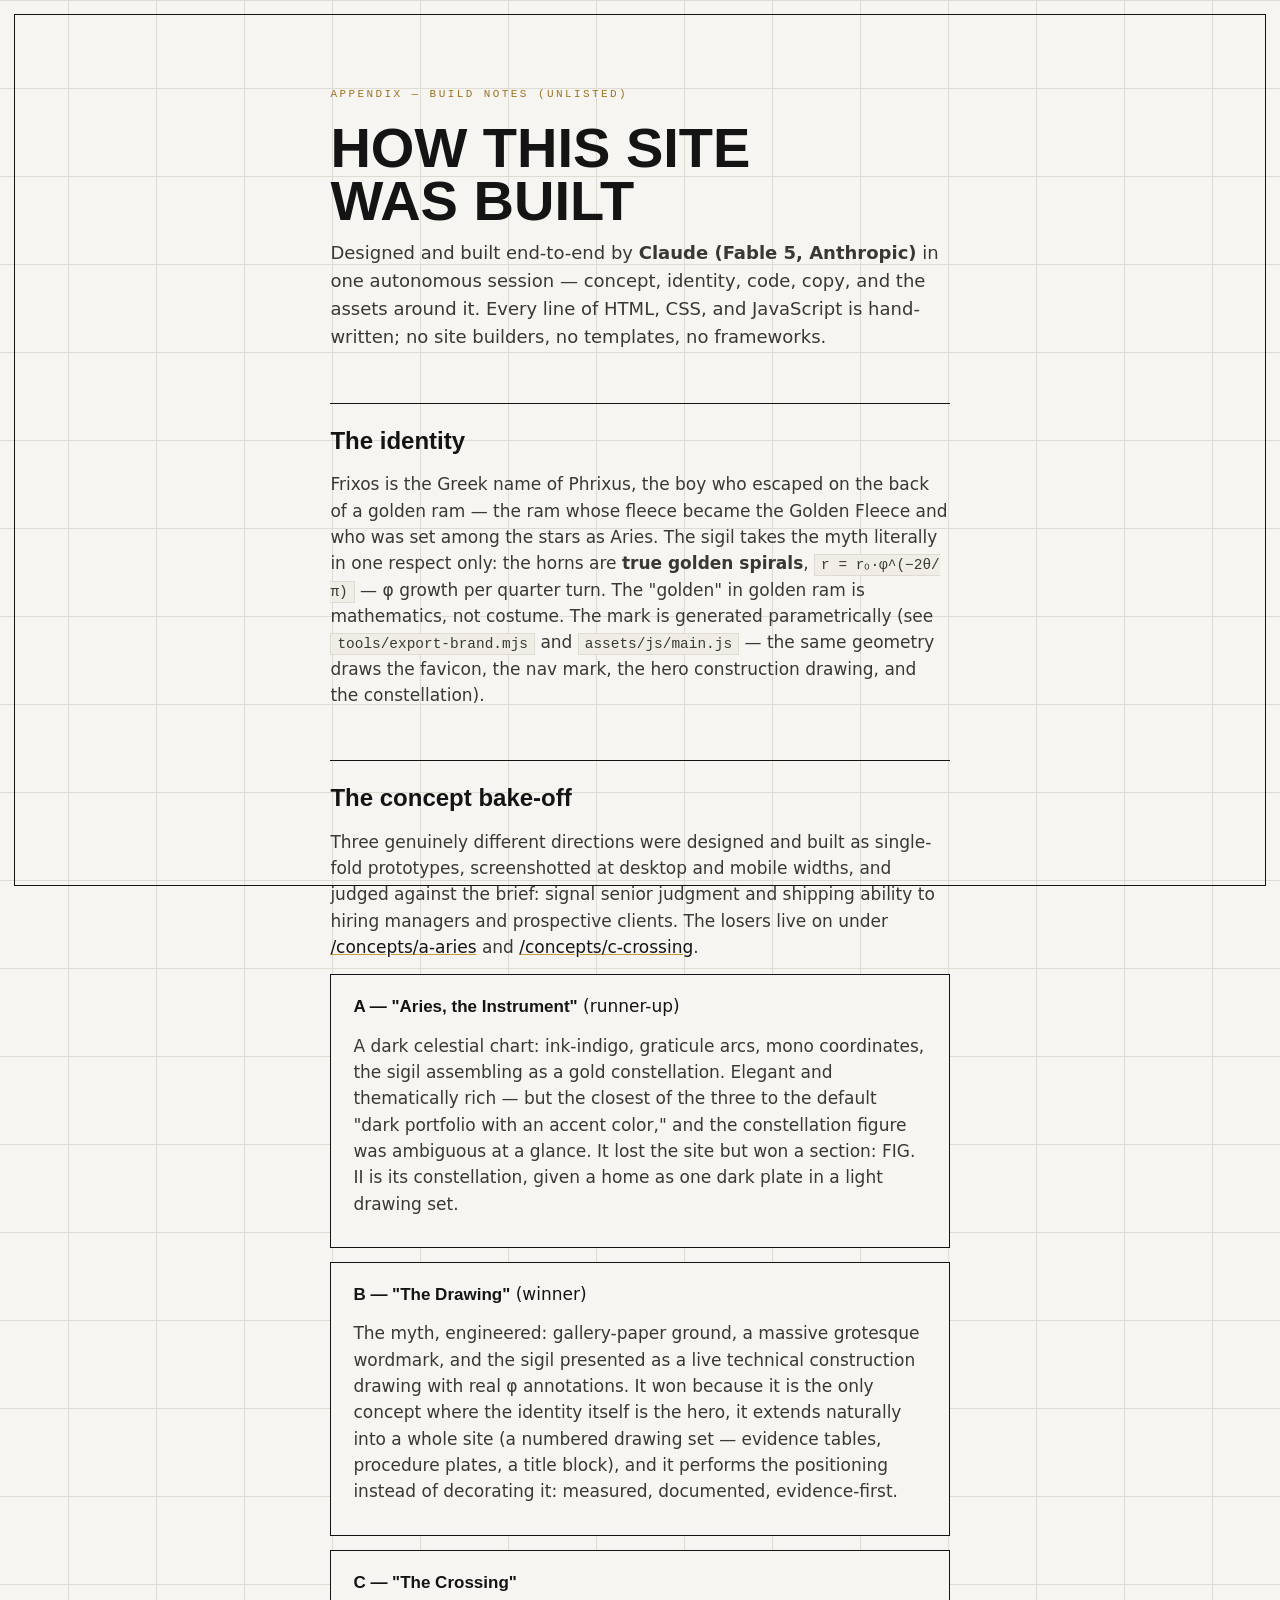
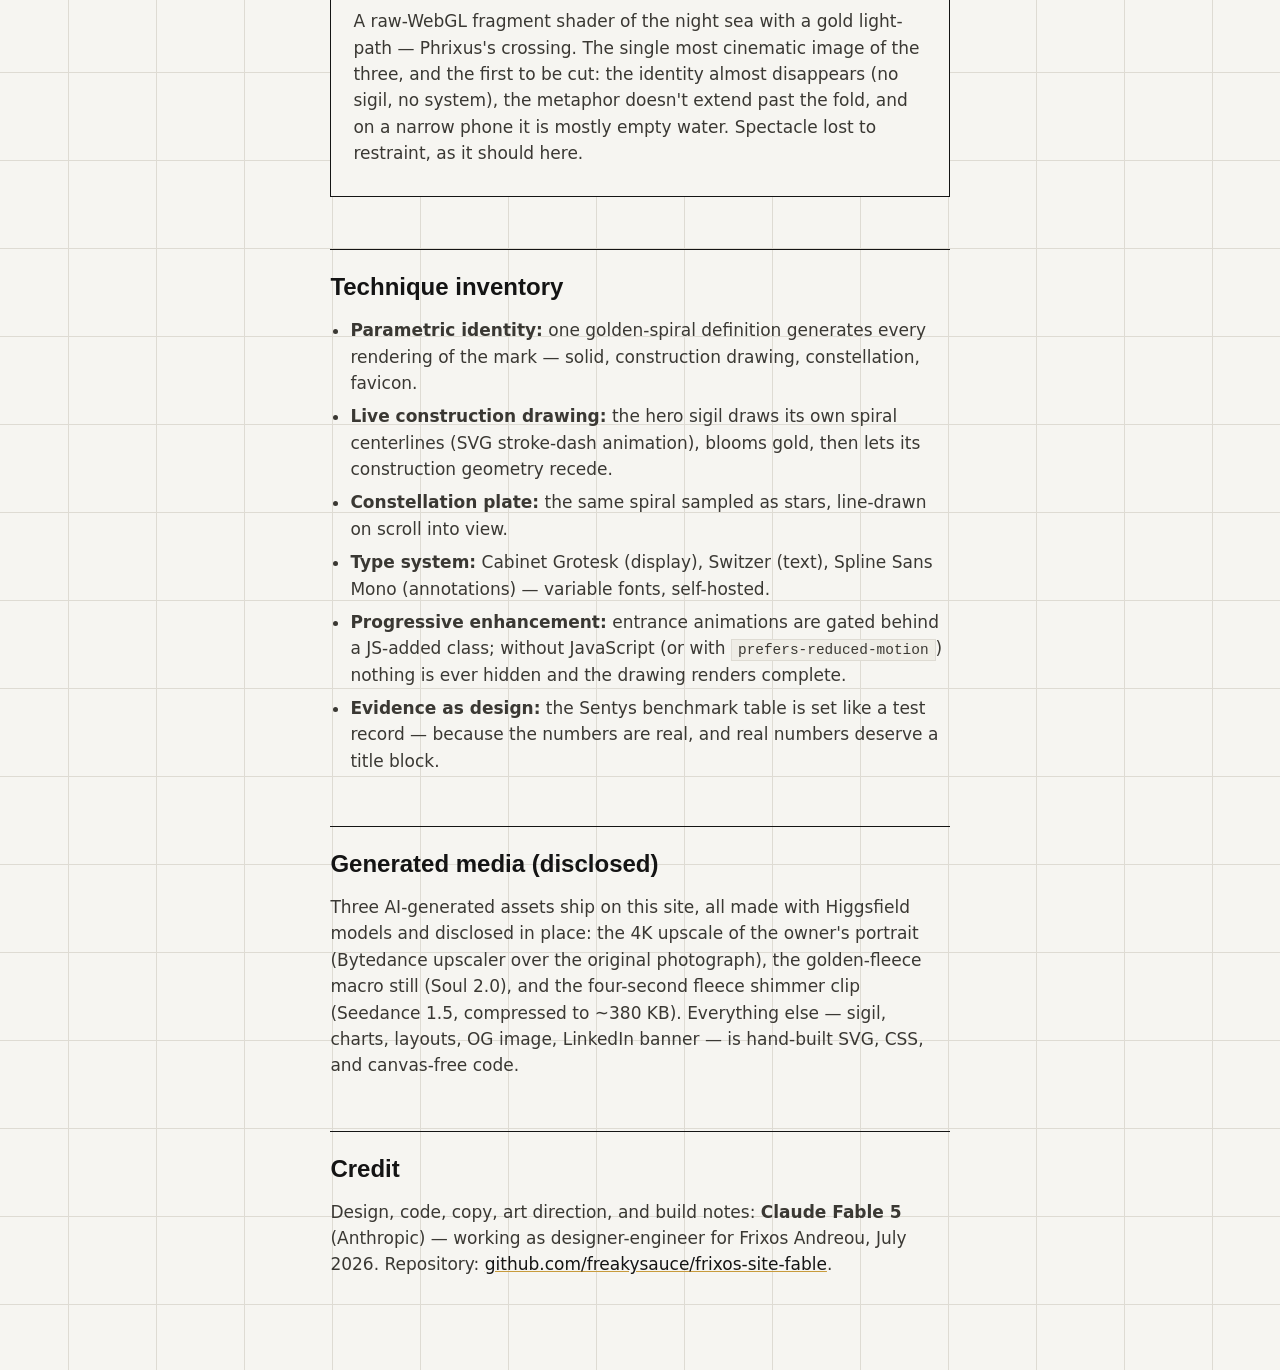
==== guide/index.html @ a0230d80 "Full site from winning concept + brand kit + iteration pass 1 Drawing-set site (5 plates), parametri" ====
<!doctype html>
<html lang="en">
<head>
<meta charset="utf-8">
<meta name="viewport" content="width=device-width, initial-scale=1">
<title>Build notes — frixos-site</title>
<meta name="description" content="How this site was designed and built.">
<meta name="robots" content="noindex">
<link rel="icon" href="../favicon.svg" type="image/svg+xml">
<link rel="stylesheet" href="../assets/css/main.css">
<script>document.documentElement.classList.add('js')</script>
<style>
  .doc{max-width:760px;margin:0 auto;padding:calc(60px + var(--frame)) var(--gutter) 80px}
  .doc h1{font-family:var(--disp);font-weight:800;text-transform:uppercase;font-size:clamp(34px,5vw,56px);line-height:.95;margin:18px 0 10px}
  .doc .lede{color:var(--ink-2);font-size:18px;max-width:56ch}
  .doc h2{font-family:var(--disp);font-weight:700;font-size:24px;margin:52px 0 12px;border-top:1px solid var(--ink);padding-top:18px}
  .doc h3{font-family:var(--disp);font-weight:700;font-size:18px;margin:26px 0 6px}
  .doc p{color:var(--ink-2);margin:12px 0;max-width:64ch}
  .doc .k{font-family:var(--mono);font-size:11px;letter-spacing:.22em;color:var(--gold-deep)}
  .doc ul{margin:12px 0 12px 20px;color:var(--ink-2)}
  .doc li{margin:7px 0}
  .doc code{font-family:var(--mono);font-size:.85em;background:var(--paper-2);padding:2px 6px;border:1px solid var(--hair)}
  .doc .loser{border:1px solid var(--ink);padding:18px 22px;margin:14px 0;background:var(--paper)}
  .doc .loser b{font-family:var(--disp)}
  .doc a{color:var(--ink);text-decoration-color:var(--gold)}
</style>
</head>
<body class="grid-paper">
<div class="sheet-frame" aria-hidden="true"></div>
<main class="doc">
  <p class="k">APPENDIX — BUILD NOTES (UNLISTED)</p>
  <h1>How this site<br>was built</h1>
  <p class="lede">Designed and built end-to-end by <b>Claude (Fable 5, Anthropic)</b> in one autonomous session — concept, identity, code, copy, and the assets around it. Every line of HTML, CSS, and JavaScript is hand-written; no site builders, no templates, no frameworks.</p>

  <h2>The identity</h2>
  <p>Frixos is the Greek name of Phrixus, the boy who escaped on the back of a golden ram — the ram whose fleece became the Golden Fleece and who was set among the stars as Aries. The sigil takes the myth literally in one respect only: the horns are <b>true golden spirals</b>, <code>r = r₀·φ^(−2θ/π)</code> — φ growth per quarter turn. The "golden" in golden ram is mathematics, not costume. The mark is generated parametrically (see <code>tools/export-brand.mjs</code> and <code>assets/js/main.js</code> — the same geometry draws the favicon, the nav mark, the hero construction drawing, and the constellation).</p>

  <h2>The concept bake-off</h2>
  <p>Three genuinely different directions were designed and built as single-fold prototypes, screenshotted at desktop and mobile widths, and judged against the brief: signal senior judgment and shipping ability to hiring managers and prospective clients. The losers live on under <a href="../concepts/a-aries/">/concepts/a-aries</a> and <a href="../concepts/c-crossing/">/concepts/c-crossing</a>.</p>
  <div class="loser">
    <b>A — "Aries, the Instrument"</b> (runner-up)
    <p>A dark celestial chart: ink-indigo, graticule arcs, mono coordinates, the sigil assembling as a gold constellation. Elegant and thematically rich — but the closest of the three to the default "dark portfolio with an accent color," and the constellation figure was ambiguous at a glance. It lost the site but won a section: FIG. II is its constellation, given a home as one dark plate in a light drawing set.</p>
  </div>
  <div class="loser">
    <b>B — "The Drawing"</b> (winner)
    <p>The myth, engineered: gallery-paper ground, a massive grotesque wordmark, and the sigil presented as a live technical construction drawing with real φ annotations. It won because it is the only concept where the identity itself is the hero, it extends naturally into a whole site (a numbered drawing set — evidence tables, procedure plates, a title block), and it performs the positioning instead of decorating it: measured, documented, evidence-first.</p>
  </div>
  <div class="loser">
    <b>C — "The Crossing"</b>
    <p>A raw-WebGL fragment shader of the night sea with a gold light-path — Phrixus's crossing. The single most cinematic image of the three, and the first to be cut: the identity almost disappears (no sigil, no system), the metaphor doesn't extend past the fold, and on a narrow phone it is mostly empty water. Spectacle lost to restraint, as it should here.</p>
  </div>

  <h2>Technique inventory</h2>
  <ul>
    <li><b>Parametric identity:</b> one golden-spiral definition generates every rendering of the mark — solid, construction drawing, constellation, favicon.</li>
    <li><b>Live construction drawing:</b> the hero sigil draws its own spiral centerlines (SVG stroke-dash animation), blooms gold, then lets its construction geometry recede.</li>
    <li><b>Constellation plate:</b> the same spiral sampled as stars, line-drawn on scroll into view.</li>
    <li><b>Type system:</b> Cabinet Grotesk (display), Switzer (text), Spline Sans Mono (annotations) — variable fonts, self-hosted.</li>
    <li><b>Progressive enhancement:</b> entrance animations are gated behind a JS-added class; without JavaScript (or with <code>prefers-reduced-motion</code>) nothing is ever hidden and the drawing renders complete.</li>
    <li><b>Evidence as design:</b> the Sentys benchmark table is set like a test record — because the numbers are real, and real numbers deserve a title block.</li>
  </ul>

  <h2>Generated media (disclosed)</h2>
  <p>Three AI-generated assets ship on this site, all made with Higgsfield models and disclosed in place: the 4K upscale of the owner's portrait (Bytedance upscaler over the original photograph), the golden-fleece macro still (Soul 2.0), and the four-second fleece shimmer clip (Seedance 1.5, compressed to ~380 KB). Everything else — sigil, charts, layouts, OG image, LinkedIn banner — is hand-built SVG, CSS, and canvas-free code.</p>

  <h2>Credit</h2>
  <p>Design, code, copy, art direction, and build notes: <b>Claude Fable 5</b> (Anthropic) — working as designer-engineer for Frixos Andreou, July 2026. Repository: <a href="https://github.com/freakysauce/frixos-site-fable" rel="noopener">github.com/freakysauce/frixos-site-fable</a>.</p>
</main>
</body>
</html>
---- assets/css/main.css ----
/* FRIXOS ANDREOU — drawing-set design system
   Paper/ink/gold. Cabinet Grotesk display, Switzer body, Spline Sans Mono data. */

@font-face{font-family:'Cabinet Grotesk';src:url('../fonts/CabinetGrotesk-Variable.woff2') format('woff2');font-weight:100 900;font-display:swap}
@font-face{font-family:'Switzer';src:url('../fonts/Switzer-Variable.woff2') format('woff2');font-weight:100 900;font-display:swap}
@font-face{font-family:'Spline Sans Mono';src:url('../fonts/SplineSansMono-Regular.woff2') format('woff2');font-weight:400;font-display:swap}
@font-face{font-family:'Spline Sans Mono';src:url('../fonts/SplineSansMono-Medium.woff2') format('woff2');font-weight:500;font-display:swap}

:root{
  --paper:#F6F5F1; --paper-2:#EFEDE6; --ink:#141414; --ink-2:#3A3833;
  --muted:#7C776C; --gold:#C89B3C; --gold-deep:#9A7422; --hair:#DEDBD3;
  --night:#0F1322; --night-2:#171D33; --starlight:#E8E4D8; --night-label:#8FA3C7;
  --mono:'Spline Sans Mono',ui-monospace,monospace;
  --disp:'Cabinet Grotesk',sans-serif;
  --body:'Switzer',system-ui,sans-serif;
  --frame:14px;
  --gutter:clamp(22px,5.5vw,96px);
}
*{margin:0;padding:0;box-sizing:border-box}
html{scroll-behavior:smooth}
@media (prefers-reduced-motion:reduce){html{scroll-behavior:auto}}
body{
  background:var(--paper);color:var(--ink);font-family:var(--body);
  font-size:17px;line-height:1.55;-webkit-font-smoothing:antialiased;
}
::selection{background:var(--gold);color:var(--ink)}
:focus-visible{outline:2px solid var(--gold-deep);outline-offset:3px}

/* drawing-sheet frame */
.sheet-frame{position:fixed;inset:var(--frame);border:1px solid var(--ink);pointer-events:none;z-index:60;mix-blend-mode:multiply}
@media (max-width:720px){:root{--frame:8px}}

/* drafting grid on paper */
.grid-paper{
  background-image:linear-gradient(var(--hair) 1px,transparent 1px),
                   linear-gradient(90deg,var(--hair) 1px,transparent 1px);
  background-size:88px 88px;background-position:center top;
}

/* ---------- nav ---------- */
.nav{
  position:fixed;top:var(--frame);left:var(--frame);right:var(--frame);z-index:50;
  display:flex;align-items:center;justify-content:space-between;
  padding:14px var(--gutter) 12px;
  background:color-mix(in srgb,var(--paper) 88%,transparent);
  backdrop-filter:blur(8px);border-bottom:1px solid var(--ink);
}
.nav .lockup{display:flex;align-items:center;gap:12px;text-decoration:none;color:var(--ink)}
.nav .lockup svg{width:30px;height:30px;flex:none}
.nav .lockup b{font-family:var(--disp);font-weight:800;font-size:15px;letter-spacing:.06em}
.nav .lockup span{font-family:var(--mono);font-size:10px;letter-spacing:.2em;color:var(--muted);display:block;margin-top:1px}
.nav ul{display:flex;gap:26px;list-style:none}
.nav ul a{font-family:var(--mono);font-size:12px;letter-spacing:.14em;text-decoration:none;color:var(--ink-2);padding:4px 2px;border-bottom:1px solid transparent}
.nav ul a:hover,.nav ul a:focus-visible{color:var(--ink);border-bottom-color:var(--gold)}
.nav ul a[aria-current="true"]{color:var(--ink);border-bottom-color:var(--ink)}
@media (max-width:880px){.nav ul{display:none}}

/* ---------- plates (sections) ---------- */
.plate{position:relative;padding:clamp(72px,11vh,120px) var(--gutter)}
.plate-head{display:flex;align-items:baseline;gap:18px;border-top:1px solid var(--ink);padding-top:14px;margin-bottom:clamp(36px,6vh,64px)}
.plate-head .fig{font-family:var(--mono);font-size:12px;letter-spacing:.22em;color:var(--gold-deep);white-space:nowrap}
.plate-head h2{font-family:var(--disp);font-weight:800;text-transform:uppercase;font-size:clamp(24px,3.4vw,40px);letter-spacing:.01em;line-height:1}
.plate-head .rule{flex:1;height:1px;background:var(--hair);align-self:center}
.plate-head .sheetno{font-family:var(--mono);font-size:11px;letter-spacing:.18em;color:var(--muted);white-space:nowrap}
@media (max-width:720px){.plate-head{flex-wrap:wrap;gap:10px}.plate-head .sheetno{display:none}}

/* ---------- hero ---------- */
.hero{min-height:100svh;display:grid;grid-template-columns:minmax(0,1.12fr) minmax(0,.88fr);align-items:center;
  padding:calc(70px + var(--frame)) var(--gutter) 40px;gap:clamp(16px,3vw,56px)}
.hero-eyebrow{font-family:var(--mono);font-size:clamp(10.5px,1.3vw,12.5px);letter-spacing:.18em;color:var(--ink);display:flex;gap:12px;align-items:center;flex-wrap:wrap}
.hero-eyebrow .dot{width:9px;height:9px;background:var(--gold);flex:none}
.hero h1{font-family:var(--disp);font-weight:800;text-transform:uppercase;
  font-size:clamp(54px,9.2vw,148px);line-height:.9;letter-spacing:-.015em;margin:20px 0 24px}
.hero h1 span{display:block}
.hero h1 .outline{color:transparent;-webkit-text-stroke:1.5px var(--ink)}
@supports not (-webkit-text-stroke:1px black){.hero h1 .outline{color:var(--ink);opacity:.35}}
.hero .tagline{font-family:var(--mono);font-size:clamp(11px,1.15vw,14px);letter-spacing:.28em;text-transform:uppercase;
  border-top:1px solid var(--ink);border-bottom:1px solid var(--ink);padding:11px 2px;display:inline-block}
.hero .pos{margin-top:26px;font-size:clamp(16px,1.5vw,19px);line-height:1.6;max-width:42ch;color:var(--ink-2)}
.hero .myth-line{margin-top:12px;font-size:14.5px;font-style:italic;color:var(--muted)}
.hero .cta-row{margin-top:36px;display:flex;gap:20px;flex-wrap:wrap;align-items:center}
.btn{font-family:var(--disp);font-weight:700;font-size:15.5px;letter-spacing:.04em;text-decoration:none;
  padding:15px 32px;background:var(--ink);color:var(--paper);transition:background .2s,color .2s;border:1px solid var(--ink)}
.btn:hover,.btn:focus-visible{background:var(--gold);border-color:var(--gold);color:var(--ink)}
.link-plain{font-family:var(--mono);font-size:13px;letter-spacing:.1em;color:var(--ink);text-decoration:underline;text-underline-offset:5px;text-decoration-color:var(--gold)}
.link-plain:hover,.link-plain:focus-visible{text-decoration-thickness:2px}
.hero-draw{position:relative;height:min(74vh,660px)}
.hero-draw svg{width:100%;height:100%;overflow:visible}
.hero-draw .note{font-family:var(--mono);font-size:11px;fill:var(--muted);letter-spacing:.08em}
.titleblock{position:absolute;bottom:0;right:0;border:1px solid var(--ink);font-family:var(--mono);
  font-size:10.5px;letter-spacing:.13em;background:var(--paper)}
.titleblock div{padding:6px 12px;border-bottom:1px solid var(--ink)}
.titleblock div:last-child{border-bottom:0}
.titleblock b{font-weight:500;color:var(--gold-deep)}
@media (max-width:900px){
  .hero{grid-template-columns:1fr;grid-template-rows:auto auto;align-content:center;row-gap:8px;padding-top:calc(84px + var(--frame))}
  .hero-draw{order:-1;height:min(34svh,300px)}
  .titleblock{display:none}
  .hero h1{font-size:clamp(50px,13.5vw,84px)}
  .hero .cta-row{margin-top:28px}
}

/* ---------- proof / evidence ---------- */
.case{display:grid;grid-template-columns:minmax(0,.9fr) minmax(0,1.1fr);gap:clamp(28px,4.5vw,72px);align-items:start}
.case-title{font-family:var(--disp);font-weight:800;font-size:clamp(34px,4.2vw,54px);line-height:1;letter-spacing:-.01em}
.case-title a{color:inherit;text-decoration:none;border-bottom:3px solid var(--gold)}
.case-title a:hover,.case-title a:focus-visible{border-bottom-color:var(--ink)}
.case-kicker{font-family:var(--mono);font-size:11.5px;letter-spacing:.2em;color:var(--gold-deep);margin-bottom:14px}
.case-desc{margin-top:18px;color:var(--ink-2);max-width:52ch}
.case-desc b{color:var(--ink);font-weight:600}
.case-quote{margin-top:22px;padding-left:18px;border-left:2px solid var(--gold);font-style:italic;color:var(--ink-2);max-width:46ch}
.case-meta{margin-top:22px;font-family:var(--mono);font-size:12px;letter-spacing:.08em;color:var(--muted);line-height:2}
.evidence{border:1px solid var(--ink);background:var(--paper)}
.evidence caption{font-family:var(--mono);font-size:11px;letter-spacing:.2em;text-align:left;
  padding:10px 16px;border:1px solid var(--ink);border-bottom:0;background:var(--ink);color:var(--paper)}
.evidence table{width:100%;border-collapse:collapse;table-layout:fixed}
.evidence th:nth-child(1){width:32%}.evidence th:nth-child(2){width:46%}.evidence th:nth-child(3){width:22%}
.evidence th{font-family:var(--mono);font-weight:500;font-size:10.5px;letter-spacing:.16em;text-align:left;color:var(--muted);
  padding:12px 16px;border-bottom:1px solid var(--ink)}
.evidence td{padding:13px 16px;border-bottom:1px solid var(--hair);vertical-align:top}
.evidence tr:last-child td{border-bottom:0}
.evidence .ds{font-weight:600;font-size:15px}
.evidence .ds small{display:block;font-weight:400;font-family:var(--mono);font-size:10.5px;letter-spacing:.1em;color:var(--muted);margin-top:3px}
.evidence .num{font-family:var(--mono);font-size:13.5px;line-height:1.7}
.evidence .num b{font-weight:500;color:var(--gold-deep)}
.evidence-foot{font-size:13.5px;color:var(--muted);padding:14px 16px;border-top:1px solid var(--ink);line-height:1.6}
.evidence-foot b{color:var(--ink-2);font-weight:500}
.proof-cards{display:grid;grid-template-columns:1fr 1fr;gap:clamp(18px,2.5vw,32px);margin-top:clamp(40px,6vh,64px)}
.pcard{border:1px solid var(--ink);padding:24px 26px;background:var(--paper)}
.pcard .k{font-family:var(--mono);font-size:10.5px;letter-spacing:.2em;color:var(--gold-deep)}
.pcard h3{font-family:var(--disp);font-weight:700;font-size:21px;margin:10px 0 8px}
.pcard p{font-size:15px;color:var(--ink-2)}
@media (max-width:900px){.case{grid-template-columns:minmax(0,1fr)}.proof-cards{grid-template-columns:minmax(0,1fr)}}
@media (max-width:720px){
  .evidence-scroll{overflow-x:auto;margin:0 calc(-1*var(--gutter));padding:0 var(--gutter)}
  .evidence{min-width:560px}
}

/* ---------- myth plate (dark) ---------- */
.plate-night{background:var(--night);color:var(--starlight)}
.plate-night .plate-head{border-top-color:var(--starlight)}
.plate-night .plate-head h2{color:var(--starlight)}
.plate-night .plate-head .fig{color:var(--gold)}
.plate-night .plate-head .rule{background:#2A3654}
.plate-night .plate-head .sheetno{color:var(--night-label)}
.myth{display:grid;grid-template-columns:minmax(0,1fr) minmax(0,1fr);gap:clamp(28px,5vw,80px);align-items:center}
.myth-story h3{font-family:var(--disp);font-weight:700;font-size:clamp(26px,3.2vw,40px);line-height:1.15;letter-spacing:0;max-width:18ch}
.myth-story h3 em{font-style:italic;color:var(--gold)}
.myth-story p{margin-top:20px;color:#B9BFCF;max-width:50ch;font-weight:300}
.myth-story p b{color:var(--starlight);font-weight:500}
.myth-story .gr{font-family:var(--mono);font-size:12px;letter-spacing:.3em;color:var(--night-label);margin-bottom:16px}
.myth-chart{position:relative}
.myth-chart svg{width:100%;height:auto;overflow:visible}
.myth-chart .cap{margin-top:10px;text-align:center;font-family:var(--mono);font-size:11px;letter-spacing:.22em;color:var(--night-label)}
.specimen{margin-top:clamp(40px,7vh,72px);display:grid;grid-template-columns:minmax(0,1fr) minmax(0,1fr);gap:clamp(28px,5vw,80px);align-items:center}
.specimen-media{position:relative;border:1px solid #2A3654;background:#000}
.specimen-media video,.specimen-media img{display:block;width:100%;height:auto}
.specimen-media .tag{position:absolute;top:0;left:0;font-family:var(--mono);font-size:10px;letter-spacing:.2em;
  background:var(--night);color:var(--gold);padding:6px 10px;border-right:1px solid #2A3654;border-bottom:1px solid #2A3654}
.specimen-note{font-size:15px;color:#B9BFCF;font-weight:300;max-width:44ch}
.specimen-note .k{font-family:var(--mono);font-size:11px;letter-spacing:.22em;color:var(--gold);display:block;margin-bottom:12px}
@media (max-width:900px){.myth,.specimen{grid-template-columns:minmax(0,1fr)}}

/* ---------- method ---------- */
.method-intro{max-width:56ch;color:var(--ink-2);margin-bottom:clamp(36px,6vh,60px);font-size:clamp(16px,1.5vw,19px)}
.steps{counter-reset:step;border-top:1px solid var(--ink)}
.step{display:grid;grid-template-columns:110px minmax(0,340px) minmax(0,1fr);gap:clamp(14px,3vw,48px);
  padding:26px 0;border-bottom:1px solid var(--hair);align-items:baseline}
.step:last-child{border-bottom:1px solid var(--ink)}
.step .no{font-family:var(--mono);font-size:13px;letter-spacing:.18em;color:var(--gold-deep)}
.step h3{font-family:var(--disp);font-weight:700;font-size:clamp(19px,2vw,24px);letter-spacing:.01em}
.step p{color:var(--ink-2);font-size:15.5px;max-width:56ch}
@media (max-width:820px){.step{grid-template-columns:64px 1fr;grid-template-rows:auto auto}.step p{grid-column:2}}

/* ---------- record ---------- */
.record{display:grid;grid-template-columns:1fr 1fr;gap:clamp(28px,4.5vw,72px)}
.rcol .rhead{font-family:var(--mono);font-size:11.5px;letter-spacing:.22em;color:var(--gold-deep);
  border-bottom:1px solid var(--ink);padding-bottom:10px;margin-bottom:6px}
.rrow{display:grid;grid-template-columns:minmax(0,1fr) auto;gap:16px;padding:18px 0;border-bottom:1px solid var(--hair);align-items:baseline}
.rrow h3{font-family:var(--disp);font-weight:700;font-size:19px}
.rrow p{font-size:14.5px;color:var(--ink-2);margin-top:4px}
.rrow .when{font-family:var(--mono);font-size:12px;letter-spacing:.12em;color:var(--muted);white-space:nowrap}
.rrow .when b{color:var(--gold-deep);font-weight:500}
.strengths{margin-top:clamp(36px,6vh,56px);border:1px solid var(--ink);padding:22px 26px;display:flex;gap:22px;align-items:baseline;flex-wrap:wrap;background:var(--paper-2)}
.strengths .k{font-family:var(--mono);font-size:11px;letter-spacing:.22em;color:var(--gold-deep);white-space:nowrap}
.strengths p{font-size:15.5px;color:var(--ink-2);max-width:70ch}
@media (max-width:820px){.record{grid-template-columns:minmax(0,1fr)}}

/* ---------- contact ---------- */
.contact{display:grid;grid-template-columns:minmax(0,.8fr) minmax(0,1.2fr);gap:clamp(28px,5vw,80px);align-items:center}
.portrait{position:relative;max-width:380px}
.portrait img{display:block;width:100%;height:auto;filter:grayscale(1) contrast(1.02);border:1px solid var(--ink)}
.portrait .pcap{font-family:var(--mono);font-size:10.5px;letter-spacing:.18em;color:var(--muted);margin-top:10px;display:flex;justify-content:space-between}
.contact-copy h3{font-family:var(--disp);font-weight:800;font-size:clamp(30px,4vw,52px);line-height:1.05;letter-spacing:-.01em;max-width:16ch}
.contact-copy h3 em{font-style:normal;color:var(--gold-deep)}
.contact-copy .sub{margin-top:18px;color:var(--ink-2);max-width:46ch}
.contact-copy .cta-row{margin-top:32px;display:flex;gap:20px;align-items:center;flex-wrap:wrap}
.contact-copy .loc{margin-top:26px;font-family:var(--mono);font-size:12px;letter-spacing:.16em;color:var(--muted)}
@media (max-width:820px){.contact{grid-template-columns:minmax(0,1fr)}.portrait{max-width:300px}}

/* ---------- footer ---------- */
footer{border-top:1px solid var(--ink);padding:26px var(--gutter) calc(26px + var(--frame));
  display:flex;justify-content:space-between;gap:18px;flex-wrap:wrap;align-items:center}
footer .fm{font-family:var(--mono);font-size:11px;letter-spacing:.16em;color:var(--muted)}
footer .fm a{color:inherit}
footer svg{width:22px;height:22px;opacity:.9}

/* ---------- reveals (JS-gated: content never hides without JS) ---------- */
@media (prefers-reduced-motion:no-preference){
  .js .reveal{opacity:0;transform:translateY(18px);transition:opacity .7s cubic-bezier(.2,.6,.2,1),transform .7s cubic-bezier(.2,.6,.2,1)}
  .js .reveal.in{opacity:1;transform:none}
  .js .reveal-d1{transition-delay:.08s}.js .reveal-d2{transition-delay:.16s}.js .reveal-d3{transition-delay:.24s}
}
/* deterministic screenshot mode (?snap): final state, no motion */
.snap *{transition:none !important;animation:none !important}
.snap .reveal{opacity:1 !important;transform:none !important}

/* small-screen typography discipline */
@media (max-width:480px){
  .hero .tagline{letter-spacing:.16em;font-size:10.5px}
  .hero-eyebrow{letter-spacing:.14em}
  .hero-draw .note{display:none}
  .nav .lockup span span{display:none}
}
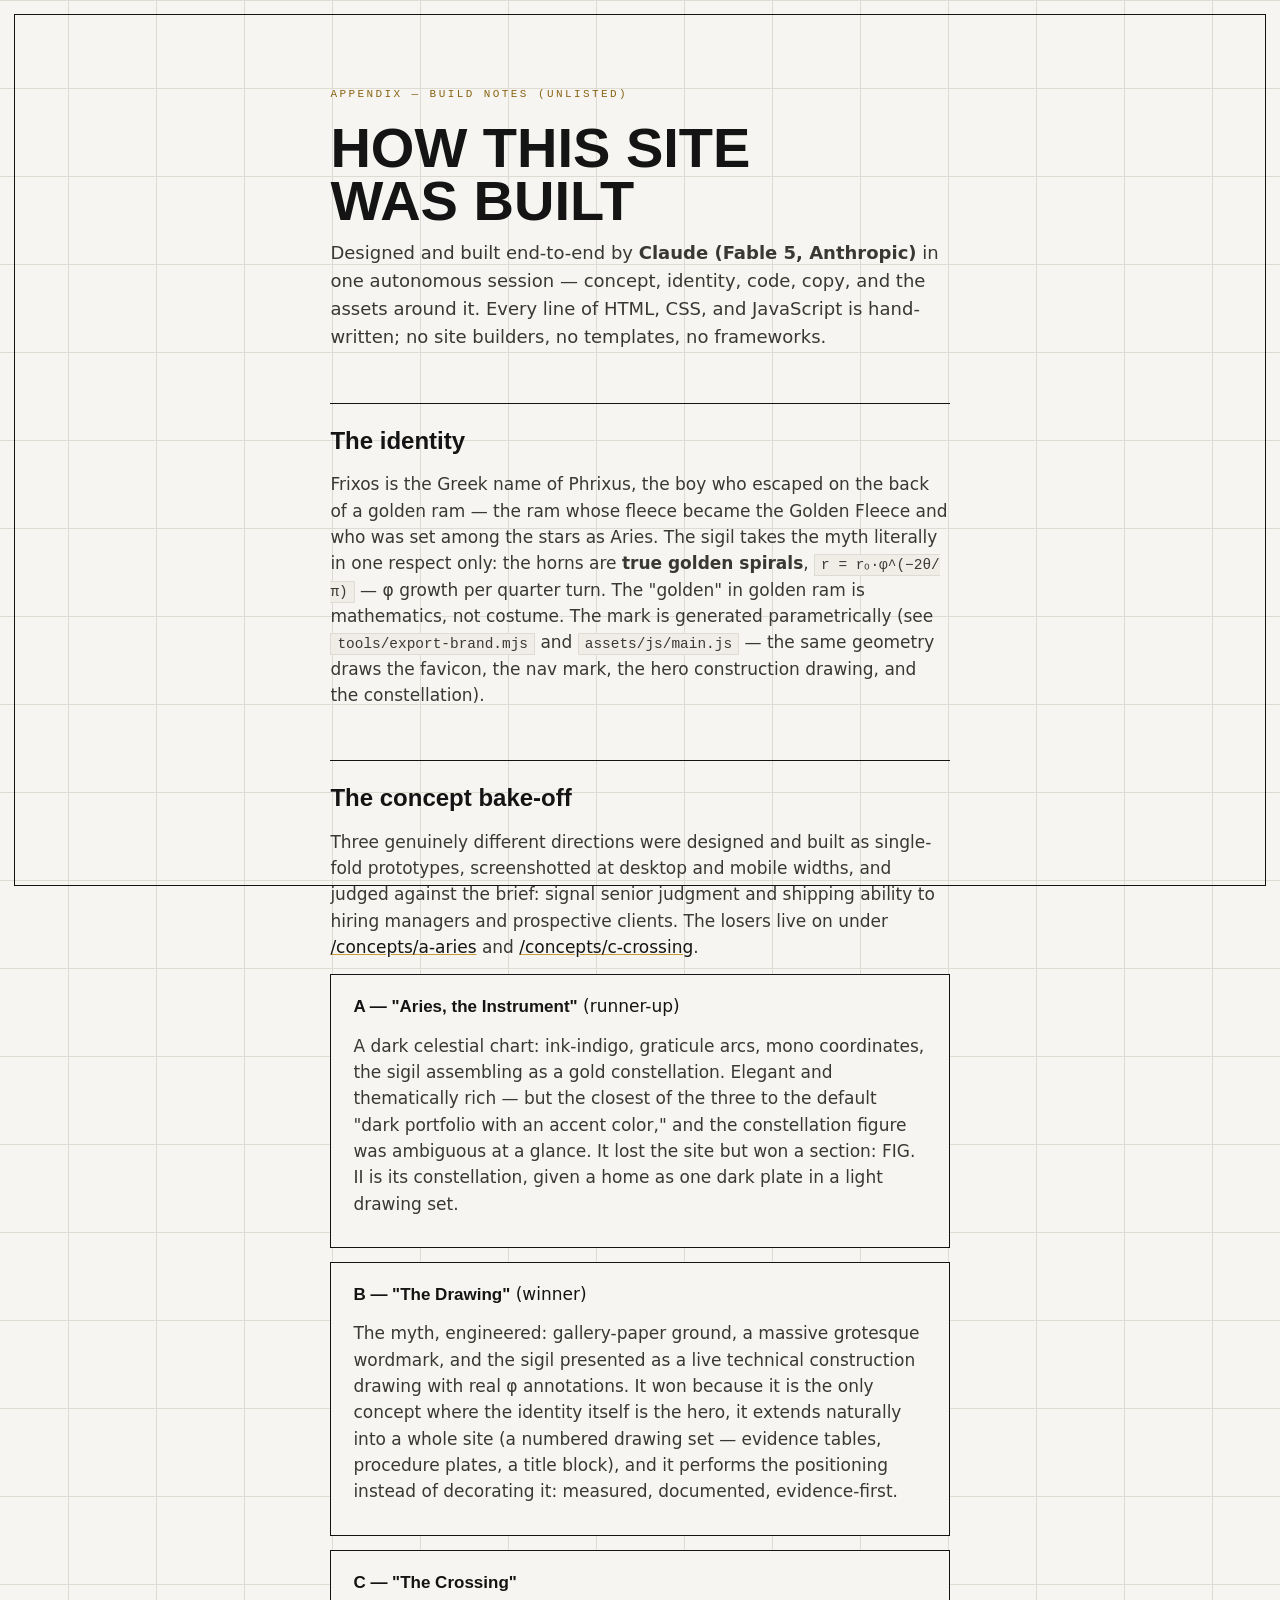
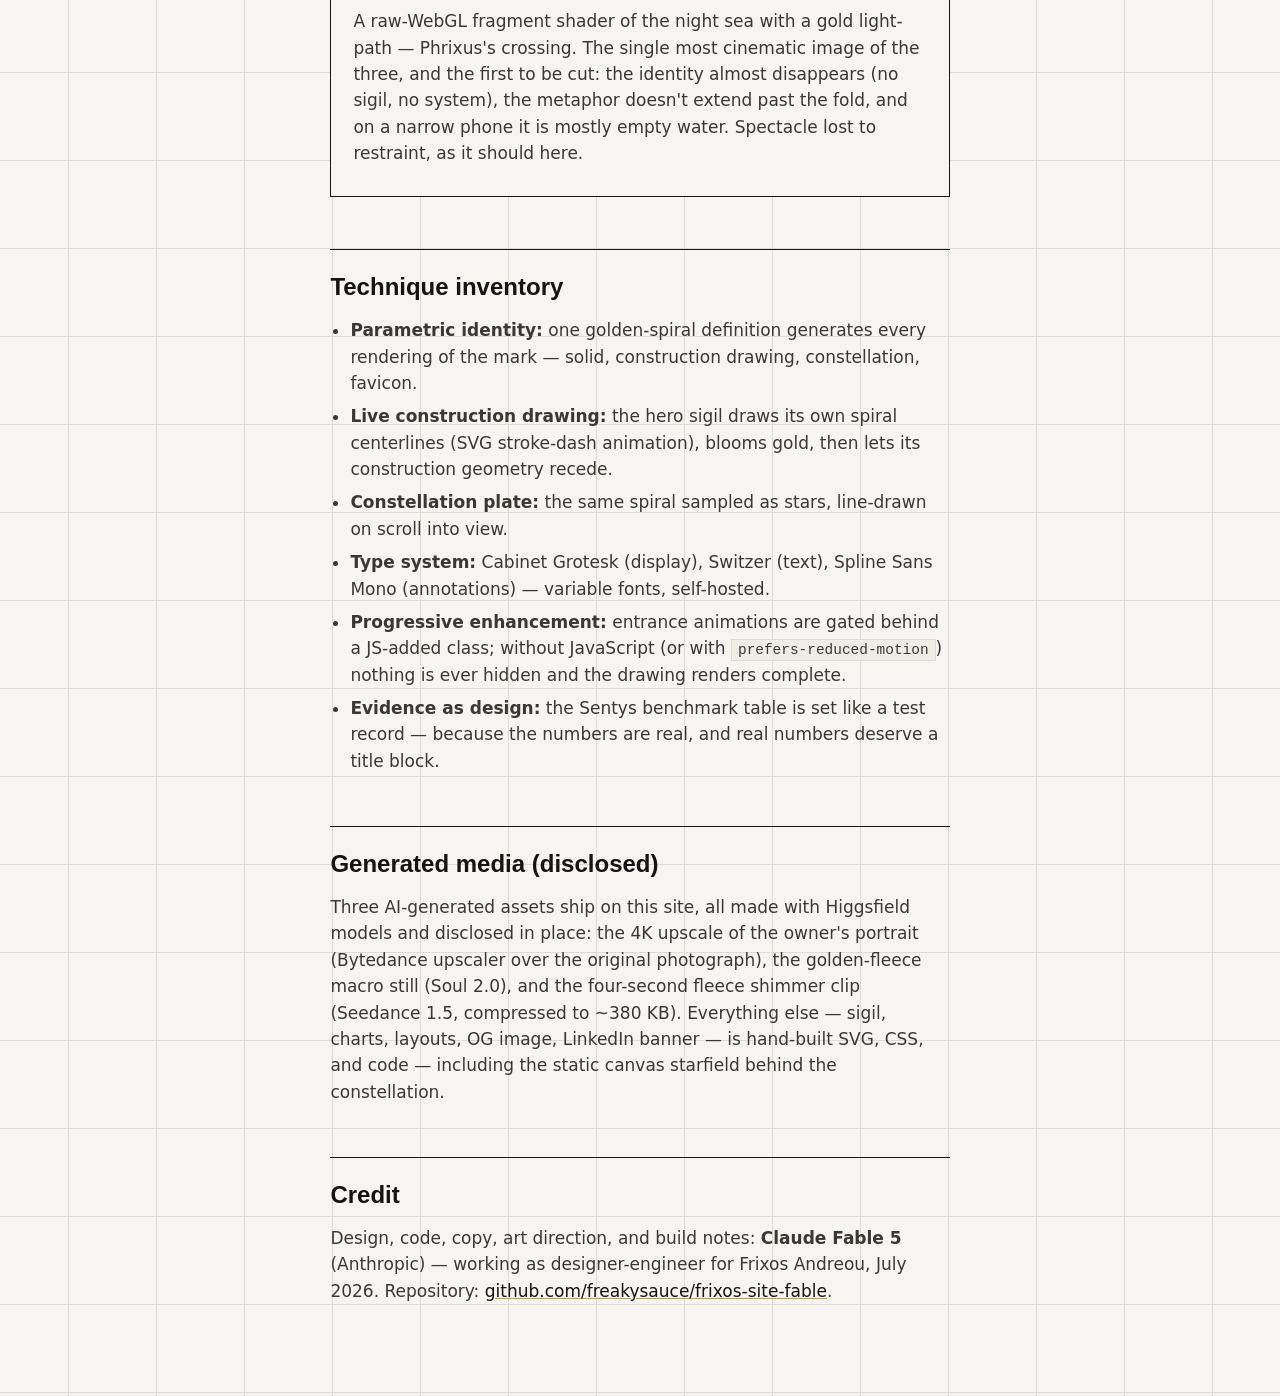
==== commit 20676b38: "Iteration pass 2: AA contrast for gold labels, banner re-render, starfield plate, scroll-margin anch" ====
--- a/guide/index.html
+++ b/guide/index.html
@@ -61,7 +61,7 @@
   </ul>
 
   <h2>Generated media (disclosed)</h2>
-  <p>Three AI-generated assets ship on this site, all made with Higgsfield models and disclosed in place: the 4K upscale of the owner's portrait (Bytedance upscaler over the original photograph), the golden-fleece macro still (Soul 2.0), and the four-second fleece shimmer clip (Seedance 1.5, compressed to ~380 KB). Everything else — sigil, charts, layouts, OG image, LinkedIn banner — is hand-built SVG, CSS, and canvas-free code.</p>
+  <p>Three AI-generated assets ship on this site, all made with Higgsfield models and disclosed in place: the 4K upscale of the owner's portrait (Bytedance upscaler over the original photograph), the golden-fleece macro still (Soul 2.0), and the four-second fleece shimmer clip (Seedance 1.5, compressed to ~380 KB). Everything else — sigil, charts, layouts, OG image, LinkedIn banner — is hand-built SVG, CSS, and code — including the static canvas starfield behind the constellation.</p>
 
   <h2>Credit</h2>
   <p>Design, code, copy, art direction, and build notes: <b>Claude Fable 5</b> (Anthropic) — working as designer-engineer for Frixos Andreou, July 2026. Repository: <a href="https://github.com/freakysauce/frixos-site-fable" rel="noopener">github.com/freakysauce/frixos-site-fable</a>.</p>
--- a/assets/css/main.css
+++ b/assets/css/main.css
@@ -8,7 +8,7 @@
 
 :root{
   --paper:#F6F5F1; --paper-2:#EFEDE6; --ink:#141414; --ink-2:#3A3833;
-  --muted:#7C776C; --gold:#C89B3C; --gold-deep:#9A7422; --hair:#DEDBD3;
+  --muted:#7C776C; --gold:#C89B3C; --gold-deep:#8A6414; --hair:#DEDBD3;
   --night:#0F1322; --night-2:#171D33; --starlight:#E8E4D8; --night-label:#8FA3C7;
   --mono:'Spline Sans Mono',ui-monospace,monospace;
   --disp:'Cabinet Grotesk',sans-serif;
@@ -17,6 +17,7 @@
   --gutter:clamp(22px,5.5vw,96px);
 }
 *{margin:0;padding:0;box-sizing:border-box}
+section[id]{scroll-margin-top:84px}
 html{scroll-behavior:smooth}
 @media (prefers-reduced-motion:reduce){html{scroll-behavior:auto}}
 body{
@@ -126,7 +127,8 @@
 .evidence-foot{font-size:13.5px;color:var(--muted);padding:14px 16px;border-top:1px solid var(--ink);line-height:1.6}
 .evidence-foot b{color:var(--ink-2);font-weight:500}
 .proof-cards{display:grid;grid-template-columns:1fr 1fr;gap:clamp(18px,2.5vw,32px);margin-top:clamp(40px,6vh,64px)}
-.pcard{border:1px solid var(--ink);padding:24px 26px;background:var(--paper)}
+.pcard{border:1px solid var(--ink);padding:24px 26px;background:var(--paper);transition:box-shadow .25s}
+.pcard:hover{box-shadow:4px 4px 0 var(--gold)}
 .pcard .k{font-family:var(--mono);font-size:10.5px;letter-spacing:.2em;color:var(--gold-deep)}
 .pcard h3{font-family:var(--disp);font-weight:700;font-size:21px;margin:10px 0 8px}
 .pcard p{font-size:15px;color:var(--ink-2)}
@@ -137,7 +139,10 @@
 }
 
 /* ---------- myth plate (dark) ---------- */
-.plate-night{background:var(--night);color:var(--starlight)}
+.plate-night{background:var(--night);color:var(--starlight);overflow:hidden}
+.plate-night>.stars{position:absolute;inset:0;pointer-events:none}
+.plate-night>*{position:relative}
+.plate-night>.stars{position:absolute}
 .plate-night .plate-head{border-top-color:var(--starlight)}
 .plate-night .plate-head h2{color:var(--starlight)}
 .plate-night .plate-head .fig{color:var(--gold)}
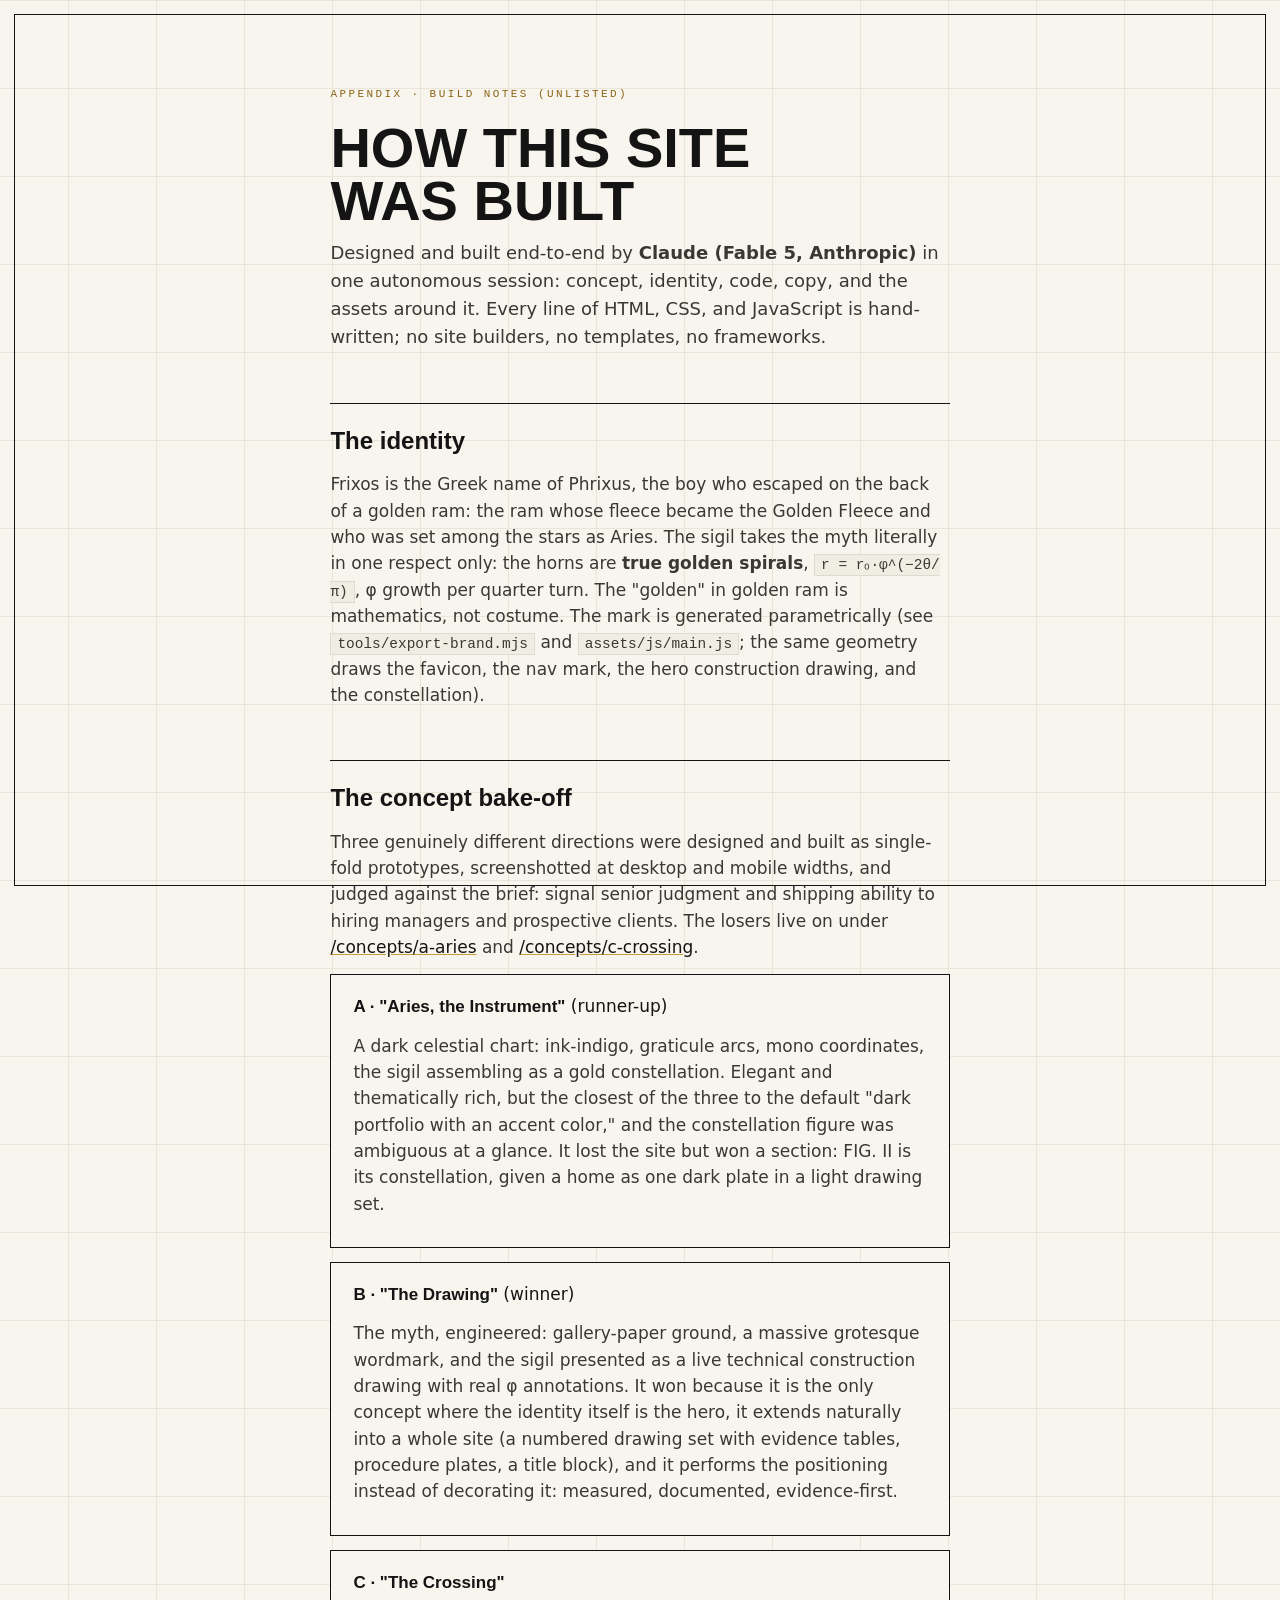
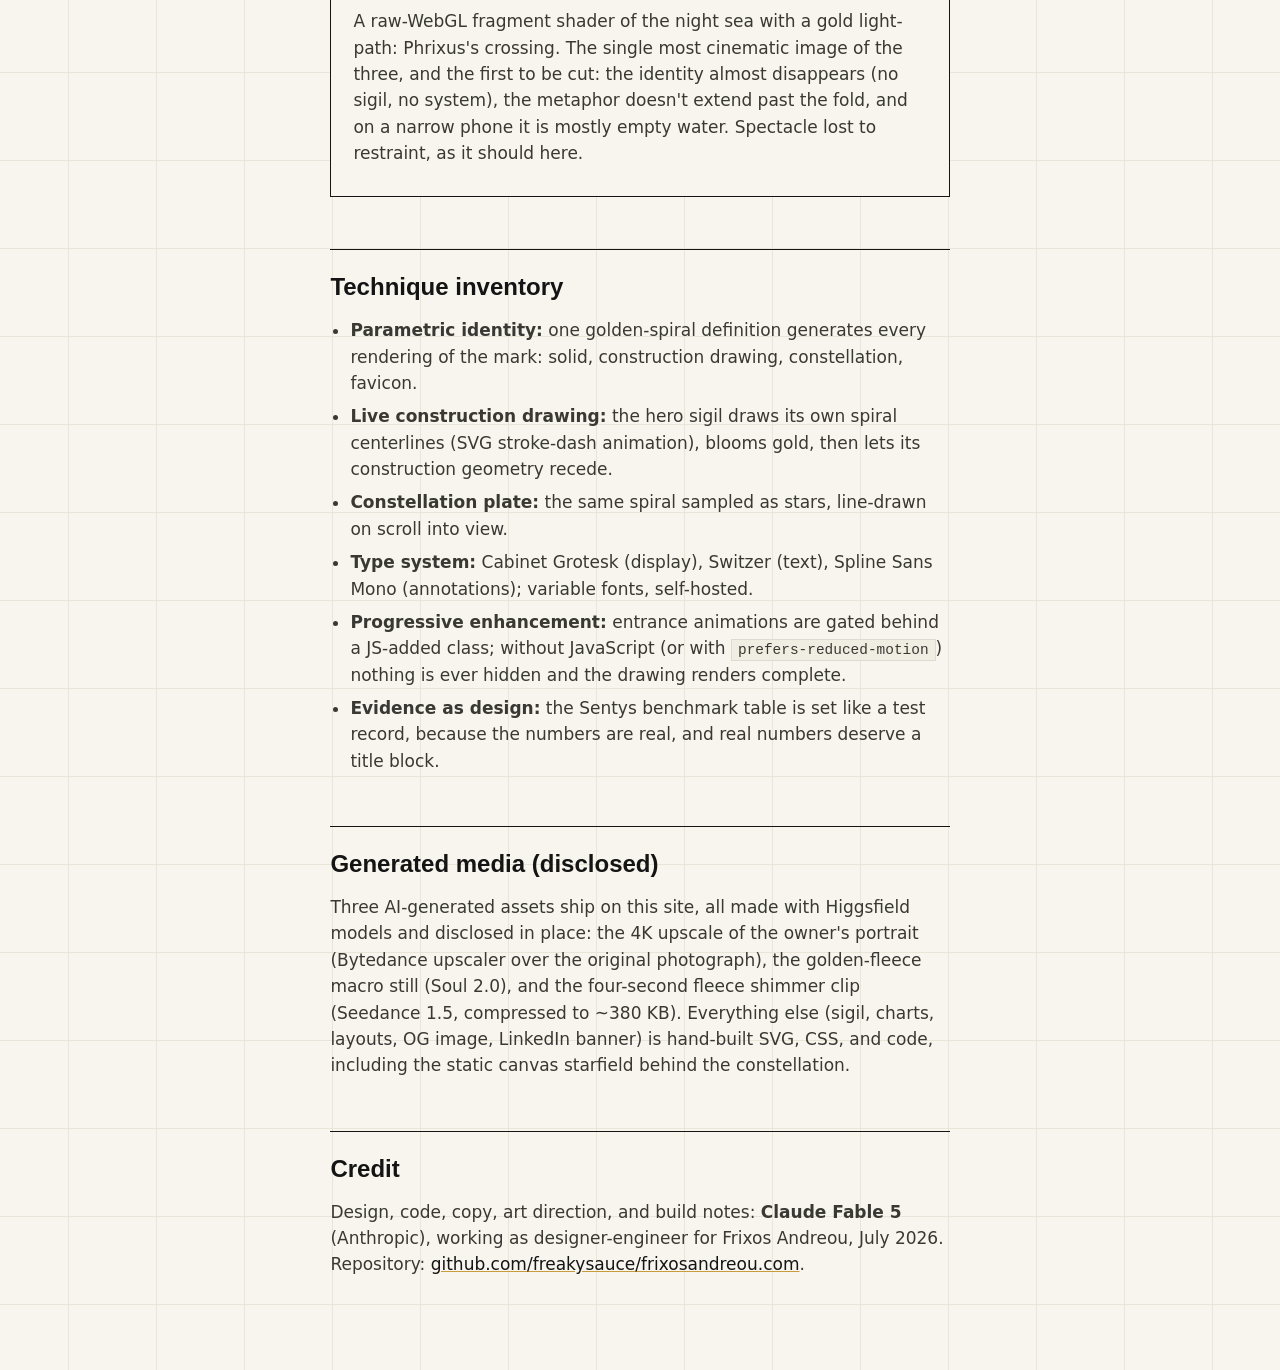
==== commit 5a5f8bfc: "GoatCounter analytics on every page; ?snap screenshot visits excluded Co-Authored-By: Claude Fable 5" ====
--- a/guide/index.html
+++ b/guide/index.html
@@ -3,7 +3,7 @@
 <head>
 <meta charset="utf-8">
 <meta name="viewport" content="width=device-width, initial-scale=1">
-<title>Build notes — frixos-site</title>
+<title>Build notes · frixos-site</title>
 <meta name="description" content="How this site was designed and built.">
 <meta name="robots" content="noindex">
 <link rel="icon" href="../favicon.svg" type="image/svg+xml">
@@ -28,43 +28,45 @@
 <body class="grid-paper">
 <div class="sheet-frame" aria-hidden="true"></div>
 <main class="doc">
-  <p class="k">APPENDIX — BUILD NOTES (UNLISTED)</p>
+  <p class="k">APPENDIX · BUILD NOTES (UNLISTED)</p>
   <h1>How this site<br>was built</h1>
-  <p class="lede">Designed and built end-to-end by <b>Claude (Fable 5, Anthropic)</b> in one autonomous session — concept, identity, code, copy, and the assets around it. Every line of HTML, CSS, and JavaScript is hand-written; no site builders, no templates, no frameworks.</p>
+  <p class="lede">Designed and built end-to-end by <b>Claude (Fable 5, Anthropic)</b> in one autonomous session: concept, identity, code, copy, and the assets around it. Every line of HTML, CSS, and JavaScript is hand-written; no site builders, no templates, no frameworks.</p>
 
   <h2>The identity</h2>
-  <p>Frixos is the Greek name of Phrixus, the boy who escaped on the back of a golden ram — the ram whose fleece became the Golden Fleece and who was set among the stars as Aries. The sigil takes the myth literally in one respect only: the horns are <b>true golden spirals</b>, <code>r = r₀·φ^(−2θ/π)</code> — φ growth per quarter turn. The "golden" in golden ram is mathematics, not costume. The mark is generated parametrically (see <code>tools/export-brand.mjs</code> and <code>assets/js/main.js</code> — the same geometry draws the favicon, the nav mark, the hero construction drawing, and the constellation).</p>
+  <p>Frixos is the Greek name of Phrixus, the boy who escaped on the back of a golden ram: the ram whose fleece became the Golden Fleece and who was set among the stars as Aries. The sigil takes the myth literally in one respect only: the horns are <b>true golden spirals</b>, <code>r = r₀·φ^(−2θ/π)</code>, φ growth per quarter turn. The "golden" in golden ram is mathematics, not costume. The mark is generated parametrically (see <code>tools/export-brand.mjs</code> and <code>assets/js/main.js</code>; the same geometry draws the favicon, the nav mark, the hero construction drawing, and the constellation).</p>
 
   <h2>The concept bake-off</h2>
   <p>Three genuinely different directions were designed and built as single-fold prototypes, screenshotted at desktop and mobile widths, and judged against the brief: signal senior judgment and shipping ability to hiring managers and prospective clients. The losers live on under <a href="../concepts/a-aries/">/concepts/a-aries</a> and <a href="../concepts/c-crossing/">/concepts/c-crossing</a>.</p>
   <div class="loser">
-    <b>A — "Aries, the Instrument"</b> (runner-up)
-    <p>A dark celestial chart: ink-indigo, graticule arcs, mono coordinates, the sigil assembling as a gold constellation. Elegant and thematically rich — but the closest of the three to the default "dark portfolio with an accent color," and the constellation figure was ambiguous at a glance. It lost the site but won a section: FIG. II is its constellation, given a home as one dark plate in a light drawing set.</p>
+    <b>A · "Aries, the Instrument"</b> (runner-up)
+    <p>A dark celestial chart: ink-indigo, graticule arcs, mono coordinates, the sigil assembling as a gold constellation. Elegant and thematically rich, but the closest of the three to the default "dark portfolio with an accent color," and the constellation figure was ambiguous at a glance. It lost the site but won a section: FIG. II is its constellation, given a home as one dark plate in a light drawing set.</p>
   </div>
   <div class="loser">
-    <b>B — "The Drawing"</b> (winner)
-    <p>The myth, engineered: gallery-paper ground, a massive grotesque wordmark, and the sigil presented as a live technical construction drawing with real φ annotations. It won because it is the only concept where the identity itself is the hero, it extends naturally into a whole site (a numbered drawing set — evidence tables, procedure plates, a title block), and it performs the positioning instead of decorating it: measured, documented, evidence-first.</p>
+    <b>B · "The Drawing"</b> (winner)
+    <p>The myth, engineered: gallery-paper ground, a massive grotesque wordmark, and the sigil presented as a live technical construction drawing with real φ annotations. It won because it is the only concept where the identity itself is the hero, it extends naturally into a whole site (a numbered drawing set with evidence tables, procedure plates, a title block), and it performs the positioning instead of decorating it: measured, documented, evidence-first.</p>
   </div>
   <div class="loser">
-    <b>C — "The Crossing"</b>
-    <p>A raw-WebGL fragment shader of the night sea with a gold light-path — Phrixus's crossing. The single most cinematic image of the three, and the first to be cut: the identity almost disappears (no sigil, no system), the metaphor doesn't extend past the fold, and on a narrow phone it is mostly empty water. Spectacle lost to restraint, as it should here.</p>
+    <b>C · "The Crossing"</b>
+    <p>A raw-WebGL fragment shader of the night sea with a gold light-path: Phrixus's crossing. The single most cinematic image of the three, and the first to be cut: the identity almost disappears (no sigil, no system), the metaphor doesn't extend past the fold, and on a narrow phone it is mostly empty water. Spectacle lost to restraint, as it should here.</p>
   </div>
 
   <h2>Technique inventory</h2>
   <ul>
-    <li><b>Parametric identity:</b> one golden-spiral definition generates every rendering of the mark — solid, construction drawing, constellation, favicon.</li>
+    <li><b>Parametric identity:</b> one golden-spiral definition generates every rendering of the mark: solid, construction drawing, constellation, favicon.</li>
     <li><b>Live construction drawing:</b> the hero sigil draws its own spiral centerlines (SVG stroke-dash animation), blooms gold, then lets its construction geometry recede.</li>
     <li><b>Constellation plate:</b> the same spiral sampled as stars, line-drawn on scroll into view.</li>
-    <li><b>Type system:</b> Cabinet Grotesk (display), Switzer (text), Spline Sans Mono (annotations) — variable fonts, self-hosted.</li>
+    <li><b>Type system:</b> Cabinet Grotesk (display), Switzer (text), Spline Sans Mono (annotations); variable fonts, self-hosted.</li>
     <li><b>Progressive enhancement:</b> entrance animations are gated behind a JS-added class; without JavaScript (or with <code>prefers-reduced-motion</code>) nothing is ever hidden and the drawing renders complete.</li>
-    <li><b>Evidence as design:</b> the Sentys benchmark table is set like a test record — because the numbers are real, and real numbers deserve a title block.</li>
+    <li><b>Evidence as design:</b> the Sentys benchmark table is set like a test record, because the numbers are real, and real numbers deserve a title block.</li>
   </ul>
 
   <h2>Generated media (disclosed)</h2>
-  <p>Three AI-generated assets ship on this site, all made with Higgsfield models and disclosed in place: the 4K upscale of the owner's portrait (Bytedance upscaler over the original photograph), the golden-fleece macro still (Soul 2.0), and the four-second fleece shimmer clip (Seedance 1.5, compressed to ~380 KB). Everything else — sigil, charts, layouts, OG image, LinkedIn banner — is hand-built SVG, CSS, and code — including the static canvas starfield behind the constellation.</p>
+  <p>Three AI-generated assets ship on this site, all made with Higgsfield models and disclosed in place: the 4K upscale of the owner's portrait (Bytedance upscaler over the original photograph), the golden-fleece macro still (Soul 2.0), and the four-second fleece shimmer clip (Seedance 1.5, compressed to ~380 KB). Everything else (sigil, charts, layouts, OG image, LinkedIn banner) is hand-built SVG, CSS, and code, including the static canvas starfield behind the constellation.</p>
 
   <h2>Credit</h2>
-  <p>Design, code, copy, art direction, and build notes: <b>Claude Fable 5</b> (Anthropic) — working as designer-engineer for Frixos Andreou, July 2026. Repository: <a href="https://github.com/freakysauce/frixos-site-fable" rel="noopener">github.com/freakysauce/frixos-site-fable</a>.</p>
+  <p>Design, code, copy, art direction, and build notes: <b>Claude Fable 5</b> (Anthropic), working as designer-engineer for Frixos Andreou, July 2026. Repository: <a href="https://github.com/freakysauce/frixosandreou.com" rel="noopener">github.com/freakysauce/frixosandreou.com</a>.</p>
 </main>
+<script>if(/[?&]snap\b/.test(location.search))window.goatcounter={no_onload:true}</script>
+<script data-goatcounter="https://frixosandreou.goatcounter.com/count" async src="https://gc.zgo.at/count.js"></script>
 </body>
 </html>
--- a/assets/css/main.css
+++ b/assets/css/main.css
@@ -7,7 +7,7 @@
 @font-face{font-family:'Spline Sans Mono';src:url('../fonts/SplineSansMono-Medium.woff2') format('woff2');font-weight:500;font-display:swap}
 
 :root{
-  --paper:#F6F5F1; --paper-2:#EFEDE6; --ink:#141414; --ink-2:#3A3833;
+  --paper:#F7F5EE; --paper-2:#F0EDE3; --grid:#E9E5D8; --ink:#141414; --ink-2:#3A3833;
   --muted:#7C776C; --gold:#C89B3C; --gold-deep:#8A6414; --hair:#DEDBD3;
   --night:#0F1322; --night-2:#171D33; --starlight:#E8E4D8; --night-label:#8FA3C7;
   --mono:'Spline Sans Mono',ui-monospace,monospace;
@@ -33,8 +33,8 @@
 
 /* drafting grid on paper */
 .grid-paper{
-  background-image:linear-gradient(var(--hair) 1px,transparent 1px),
-                   linear-gradient(90deg,var(--hair) 1px,transparent 1px);
+  background-image:linear-gradient(var(--grid) 1px,transparent 1px),
+                   linear-gradient(90deg,var(--grid) 1px,transparent 1px);
   background-size:88px 88px;background-position:center top;
 }
 
@@ -54,7 +54,40 @@
 .nav ul a{font-family:var(--mono);font-size:12px;letter-spacing:.14em;text-decoration:none;color:var(--ink-2);padding:4px 2px;border-bottom:1px solid transparent}
 .nav ul a:hover,.nav ul a:focus-visible{color:var(--ink);border-bottom-color:var(--gold)}
 .nav ul a[aria-current="true"]{color:var(--ink);border-bottom-color:var(--ink)}
-@media (max-width:880px){.nav ul{display:none}}
+.nav ul .figno{display:none}
+
+/* sheet-index disclosure (≤880px) */
+.nav-toggle{display:none;font-family:var(--mono);font-size:11px;letter-spacing:.18em;color:var(--ink);
+  background:transparent;border:1px solid var(--ink);padding:9px 13px;cursor:pointer;
+  align-items:center;gap:10px;transition:background .2s,color .2s}
+.nav-toggle:hover{background:var(--ink);color:var(--paper)}
+.nav-toggle .x{position:relative;width:9px;height:9px;flex:none;transition:transform .25s}
+.nav-toggle .x::before,.nav-toggle .x::after{content:'';position:absolute;background:currentColor}
+.nav-toggle .x::before{left:0;right:0;top:4px;height:1px}
+.nav-toggle .x::after{top:0;bottom:0;left:4px;width:1px}
+.nav.open .nav-toggle .x{transform:rotate(45deg)}
+@media (max-width:880px){
+  .js .nav-toggle{display:inline-flex}
+  .js .nav ul{display:none}
+  .js .nav.open ul{
+    display:block;position:absolute;top:100%;left:0;right:0;
+    background:var(--paper);border-bottom:1px solid var(--ink);
+  }
+  .js .nav.open ul li+li{border-top:1px solid var(--hair)}
+  .js .nav.open ul a{
+    display:flex;align-items:baseline;gap:14px;padding:15px var(--gutter);
+    font-size:12.5px;border-bottom:0
+  }
+  .js .nav.open ul a::after{content:'';flex:1;border-bottom:1px dotted var(--hair);transform:translateY(-3px)}
+  .js .nav.open ul .figno{display:inline;font-size:10.5px;letter-spacing:.18em;color:var(--gold-deep);min-width:68px}
+  .js .nav.open ul a[aria-current="true"]{background:var(--paper-2);color:var(--ink)}
+  @media (prefers-reduced-motion:no-preference){
+    .js .nav.open ul{animation:navdrop .22s cubic-bezier(.2,.6,.2,1) both}
+  }
+  /* no JS: keep every section reachable as a wrapped inline list */
+  html:not(.js) .nav ul{flex-wrap:wrap;gap:10px 18px;justify-content:flex-end}
+}
+@keyframes navdrop{from{opacity:0;transform:translateY(-6px)}}
 
 /* ---------- plates (sections) ---------- */
 .plate{position:relative;padding:clamp(72px,11vh,120px) var(--gutter)}
@@ -72,13 +105,16 @@
 .hero-eyebrow .dot{width:9px;height:9px;background:var(--gold);flex:none}
 .hero h1{font-family:var(--disp);font-weight:800;text-transform:uppercase;
   font-size:clamp(54px,9.2vw,148px);line-height:.9;letter-spacing:-.015em;margin:20px 0 24px}
-.hero h1 span{display:block}
+.hero h1>span{display:block}
+.hero h1 .cycling{color:var(--gold-deep);-webkit-text-stroke:0}
 .hero h1 .outline{color:transparent;-webkit-text-stroke:1.5px var(--ink)}
 @supports not (-webkit-text-stroke:1px black){.hero h1 .outline{color:var(--ink);opacity:.35}}
 .hero .tagline{font-family:var(--mono);font-size:clamp(11px,1.15vw,14px);letter-spacing:.28em;text-transform:uppercase;
   border-top:1px solid var(--ink);border-bottom:1px solid var(--ink);padding:11px 2px;display:inline-block}
 .hero .pos{margin-top:26px;font-size:clamp(16px,1.5vw,19px);line-height:1.6;max-width:42ch;color:var(--ink-2)}
 .hero .myth-line{margin-top:12px;font-size:14.5px;font-style:italic;color:var(--muted)}
+.hero .myth-line a{color:inherit;text-decoration:underline;text-decoration-color:var(--gold);text-underline-offset:4px}
+.hero .myth-line a:hover,.hero .myth-line a:focus-visible{color:var(--ink)}
 .hero .cta-row{margin-top:36px;display:flex;gap:20px;flex-wrap:wrap;align-items:center}
 .btn{font-family:var(--disp);font-weight:700;font-size:15.5px;letter-spacing:.04em;text-decoration:none;
   padding:15px 32px;background:var(--ink);color:var(--paper);transition:background .2s,color .2s;border:1px solid var(--ink)}
@@ -154,8 +190,9 @@
 .myth-story p{margin-top:20px;color:#B9BFCF;max-width:50ch;font-weight:300}
 .myth-story p b{color:var(--starlight);font-weight:500}
 .myth-story .gr{font-family:var(--mono);font-size:12px;letter-spacing:.3em;color:var(--night-label);margin-bottom:16px}
+.myth-story .myth-kicker{font-style:italic;color:var(--starlight)}
 .myth-chart{position:relative}
-.myth-chart svg{width:100%;height:auto;overflow:visible}
+.myth-chart svg{width:100%;height:auto;overflow:visible;filter:drop-shadow(0 0 10px rgba(239,203,110,.4)) drop-shadow(0 0 38px rgba(200,155,60,.26))}
 .myth-chart .cap{margin-top:10px;text-align:center;font-family:var(--mono);font-size:11px;letter-spacing:.22em;color:var(--night-label)}
 .specimen{margin-top:clamp(40px,7vh,72px);display:grid;grid-template-columns:minmax(0,1fr) minmax(0,1fr);gap:clamp(28px,5vw,80px);align-items:center}
 .specimen-media{position:relative;border:1px solid #2A3654;background:#000}
@@ -165,6 +202,13 @@
 .specimen-note{font-size:15px;color:#B9BFCF;font-weight:300;max-width:44ch}
 .specimen-note .k{font-family:var(--mono);font-size:11px;letter-spacing:.22em;color:var(--gold);display:block;margin-bottom:12px}
 @media (max-width:900px){.myth,.specimen{grid-template-columns:minmax(0,1fr)}}
+/* phones: let the plate's figures own the screen — constellation and fleece bleed
+   to the edges, and the 16:9 fleece crops taller (macro texture, safe to crop) */
+@media (max-width:600px){
+  .myth-chart svg{display:block;width:calc(100% + 2*var(--gutter));margin-left:calc(-1*var(--gutter))}
+  .specimen-media{margin:0 calc(-1*var(--gutter));border-left:0;border-right:0}
+  .specimen-media img,.specimen-media video{aspect-ratio:4/3;object-fit:cover}
+}
 
 /* ---------- method ---------- */
 .method-intro{max-width:56ch;color:var(--ink-2);margin-bottom:clamp(36px,6vh,60px);font-size:clamp(16px,1.5vw,19px)}
@@ -201,6 +245,8 @@
 .contact-copy .sub{margin-top:18px;color:var(--ink-2);max-width:46ch}
 .contact-copy .cta-row{margin-top:32px;display:flex;gap:20px;align-items:center;flex-wrap:wrap}
 .contact-copy .loc{margin-top:26px;font-family:var(--mono);font-size:12px;letter-spacing:.16em;color:var(--muted)}
+.copied{font-family:var(--mono);font-size:11px;letter-spacing:.16em;color:var(--gold-deep);opacity:0;transition:opacity .3s}
+.copied.show{opacity:1}
 @media (max-width:820px){.contact{grid-template-columns:minmax(0,1fr)}.portrait{max-width:300px}}
 
 /* ---------- footer ---------- */
@@ -220,10 +266,19 @@
 .snap *{transition:none !important;animation:none !important}
 .snap .reveal{opacity:1 !important;transform:none !important}
 
+/* ultrawide discipline: the sheet keeps its 1920 proportions (1728px content
+   at 96px gutters); beyond that the extra paper becomes margin, while plate
+   backgrounds, starfield, and the nav/footer frame stay full-bleed */
+.hero{max-width:calc(1728px + 2*var(--gutter));margin-inline:auto}
+.plate-head,.case,.proof-cards,.myth,.specimen,.method-intro,.steps,.record,.strengths,.contact{max-width:1728px;margin-inline:auto}
+
 /* small-screen typography discipline */
 @media (max-width:480px){
   .hero .tagline{letter-spacing:.16em;font-size:10.5px}
   .hero-eyebrow{letter-spacing:.14em}
-  .hero-draw .note{display:none}
+  /* JS crops the hero viewBox to the ram and moves the equation notes (plus
+     their leader lines) to the top corners; the centerline overrun clips */
+  .hero-draw svg{overflow:hidden}
+  .hero-draw .note{font-size:14px}
   .nav .lockup span span{display:none}
 }
